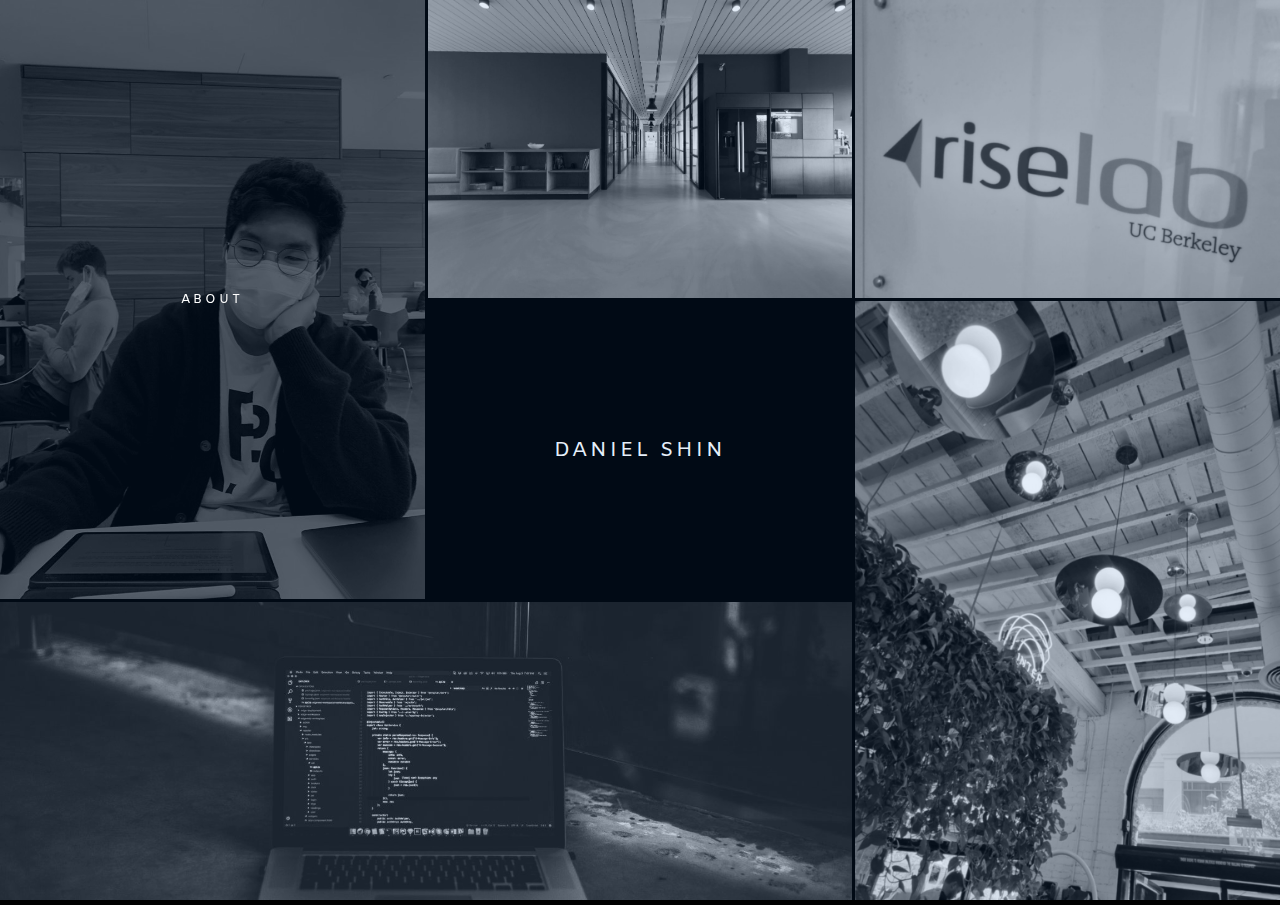
==== index.html @ 84f52eb4 "change to gallery" ====
<!DOCTYPE html>
<html>
    <head>
        <meta charset="UTF-8">
        <meta name="google" content="notranslate">
        <meta http-equiv="Content-Language" content="en">
        <title>Daniel Shin</title>
        <meta name="description" content="Portfolio by Daniel Shin">
        <meta name="author" content="Daniel Shin">
        <meta name="viewport" content="width=device-width, initial-scale=1.0">
        <link rel="icon" type="image/ico" href="assets/fav_black.png">
        
        <link href="assets/css/main.css" rel="stylesheet">
        <!-- Fonts -->
        <link href="https://fonts.googleapis.com/css2?family=Amiko&display=swap" rel="stylesheet">
    </head>
    <body>
        <div class="grid">
            <div class="overlay"></div>
            <a href="about" class="section vertical">
                <span>ABOUT</span>
                <div class="image one"></div>
            </a>
            <a href="experience" class="section">
                <span>EXPERIENCE</span>
                <div class="image two"></div>
            </a>
            <a href="research" class="section">
                <span>RESEARCH</span>
                <div class="image three"></div>
            </a>
            <div class="card"><span>DANIEL SHIN</span></div>
            <a href="gallery" class="section vertical">
                <span>Gallery</span>
                <div class="image four"></div>
            </a>
            <a href="projects" class="section horizontal">
                <span>PROJECTS</span>
                <div class="image five"></div>
            </a>
        </div>
        <script src="assets/js/spiral.js"></script>
    </body>
</html>
---- assets/css/main.css ----
* {
    margin: 0;
    padding: 0;
    box-sizing: border-box;
    font-family: 'Amiko', sans-serif;
    letter-spacing: 3px;
}

.english {
    display: none;
}

html, body {
    width: 100vw;
    background-color: black;
}

a {
    color: white;
    text-decoration: none;
    font-size: 0.8rem;
}

.grid {
    position: relative;
    width: 100%;
    height: 100vh;
    display: grid;
    grid-template-columns: repeat(3, 1fr);
    grid-template-rows: repeat(3, 1fr);
    gap: 0.2rem;
}

.overlay {
    position: absolute;
    z-index: 2;
    top: 0;
    left: 0;
    right: 0;
    bottom: 0;
    background-color: rgba(5, 102, 206, 0.1);
    pointer-events: none;
}

.section {
    position: relative;
    background-size: cover;
    display: inline-block;
    opacity: 0;
}

.section.active {
    opacity: 1;
    transition: 0.5s;
}

.section span {
    display: none;
    position: absolute;
    filter: brightness(100%);
    z-index: 10;
    top: 50%;
    left: 50%;
    transform: translateX(-50%) translateY(-50%);
}
.section:hover span {
    display: inline-block;
    filter: brightness(100%);
}

.image {
    filter: grayscale(100%) brightness(100%);
    display: inline-block;
    width: 100%;
    height: 100%;
    background-size: cover;
    background-position: center;
    transition: 0.5s;
}

.section:hover .image {
    filter: grayscale(100%) brightness(40%);
}

.vertical {
    grid-row: span 2;
}

.horizontal {
    grid-column: span 2;
}

.card {
    width: 100%;
    height: 100%;
    position: relative;
}

.card span {
    position: absolute;
    top: 50%;
    left: 50%;
    transform: translateX(-50%) translateY(-50%);
    color: white;
    font-size: 1.3rem;
}

.one {
    background-image: url("../images/landing/one.jpg");
}
.two {
    background-image: url("../images/landing/two.jpg");
}
.three {
    background-image: url("../images/landing/three.jpg");
}
.four {
    background-image: url("../images/landing/four.jpg");
}
.five {
    background-image: url("../images/landing/five.jpg");
}
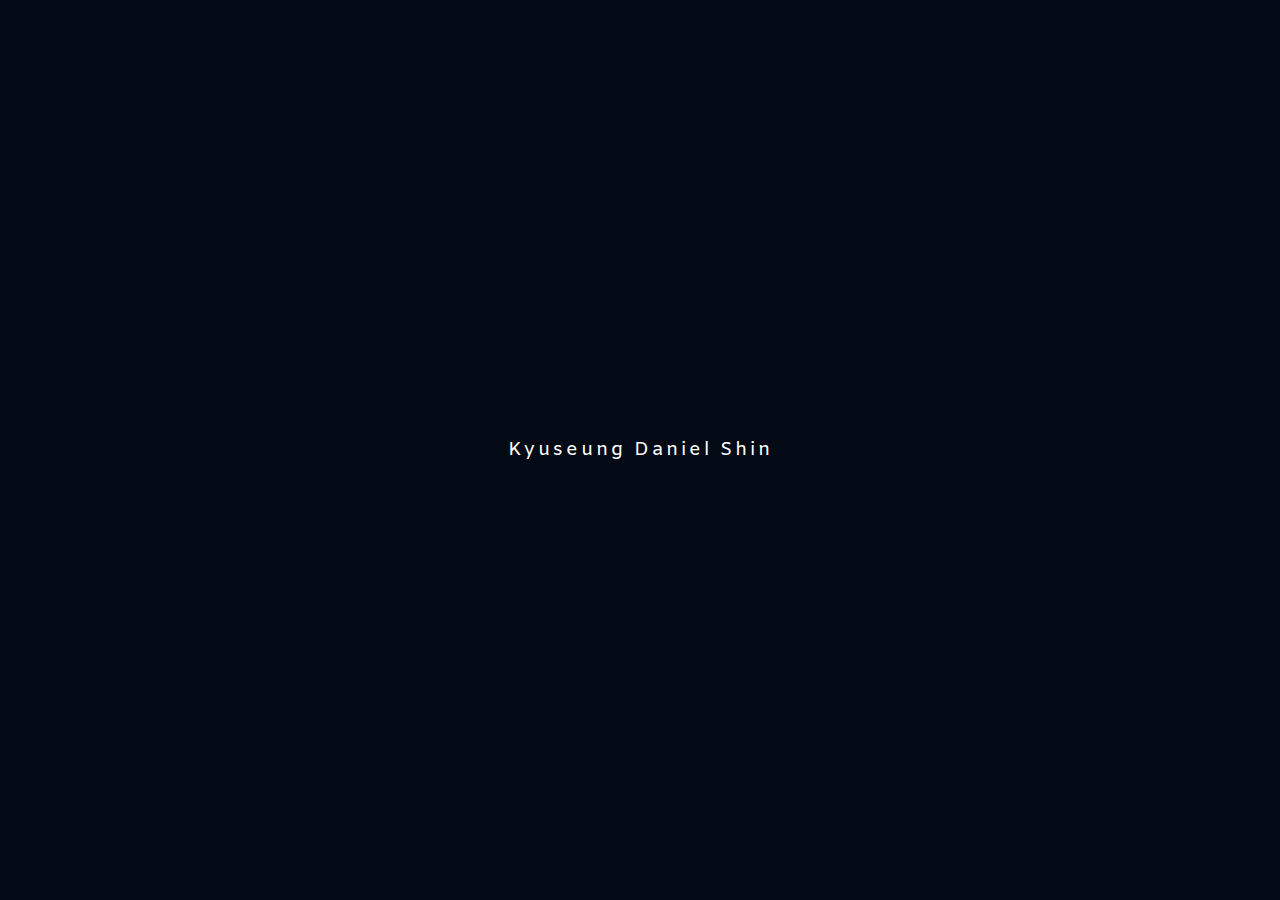
==== commit 8ed2f279: "." ====
--- a/index.html
+++ b/index.html
@@ -15,30 +15,8 @@
         <link href="https://fonts.googleapis.com/css2?family=Amiko&display=swap" rel="stylesheet">
     </head>
     <body>
-        <div class="grid">
-            <div class="overlay"></div>
-            <a href="about" class="section vertical">
-                <span>ABOUT</span>
-                <div class="image one"></div>
-            </a>
-            <a href="experience" class="section">
-                <span>EXPERIENCE</span>
-                <div class="image two"></div>
-            </a>
-            <a href="research" class="section">
-                <span>RESEARCH</span>
-                <div class="image three"></div>
-            </a>
-            <div class="card"><span>DANIEL SHIN</span></div>
-            <a href="gallery" class="section vertical">
-                <span>Gallery</span>
-                <div class="image four"></div>
-            </a>
-            <a href="projects" class="section horizontal">
-                <span>PROJECTS</span>
-                <div class="image five"></div>
-            </a>
+        <div>
+            <p>Kyuseung Daniel Shin</p>
         </div>
-        <script src="assets/js/spiral.js"></script>
     </body>
 </html>--- a/assets/css/main.css
+++ b/assets/css/main.css
@@ -6,117 +6,19 @@
     letter-spacing: 3px;
 }
 
-.english {
-    display: none;
+html, body {
+    width: 100vw;
+    background-color: #030a15;
 }
 
-html, body {
-    width: 100vw;
-    background-color: black;
+div {
+    display: flex;
+    justify-content: center;
+    align-items: center;
+    min-height: 100vh;
 }
-
-a {
+p {
+    font-size: 1.2rem;
     color: white;
     text-decoration: none;
-    font-size: 0.8rem;
-}
-
-.grid {
-    position: relative;
-    width: 100%;
-    height: 100vh;
-    display: grid;
-    grid-template-columns: repeat(3, 1fr);
-    grid-template-rows: repeat(3, 1fr);
-    gap: 0.2rem;
-}
-
-.overlay {
-    position: absolute;
-    z-index: 2;
-    top: 0;
-    left: 0;
-    right: 0;
-    bottom: 0;
-    background-color: rgba(5, 102, 206, 0.1);
-    pointer-events: none;
-}
-
-.section {
-    position: relative;
-    background-size: cover;
-    display: inline-block;
-    opacity: 0;
-}
-
-.section.active {
-    opacity: 1;
-    transition: 0.5s;
-}
-
-.section span {
-    display: none;
-    position: absolute;
-    filter: brightness(100%);
-    z-index: 10;
-    top: 50%;
-    left: 50%;
-    transform: translateX(-50%) translateY(-50%);
-}
-.section:hover span {
-    display: inline-block;
-    filter: brightness(100%);
-}
-
-.image {
-    filter: grayscale(100%) brightness(100%);
-    display: inline-block;
-    width: 100%;
-    height: 100%;
-    background-size: cover;
-    background-position: center;
-    transition: 0.5s;
-}
-
-.section:hover .image {
-    filter: grayscale(100%) brightness(40%);
-}
-
-.vertical {
-    grid-row: span 2;
-}
-
-.horizontal {
-    grid-column: span 2;
-}
-
-.card {
-    width: 100%;
-    height: 100%;
-    position: relative;
-}
-
-.card span {
-    position: absolute;
-    top: 50%;
-    left: 50%;
-    transform: translateX(-50%) translateY(-50%);
-    color: white;
-    font-size: 1.3rem;
-}
-
-.one {
-    background-image: url("../images/landing/one.jpg");
-}
-.two {
-    background-image: url("../images/landing/two.jpg");
-}
-.three {
-    background-image: url("../images/landing/three.jpg");
-}
-.four {
-    background-image: url("../images/landing/four.jpg");
-}
-.five {
-    background-image: url("../images/landing/five.jpg");
-} 
+}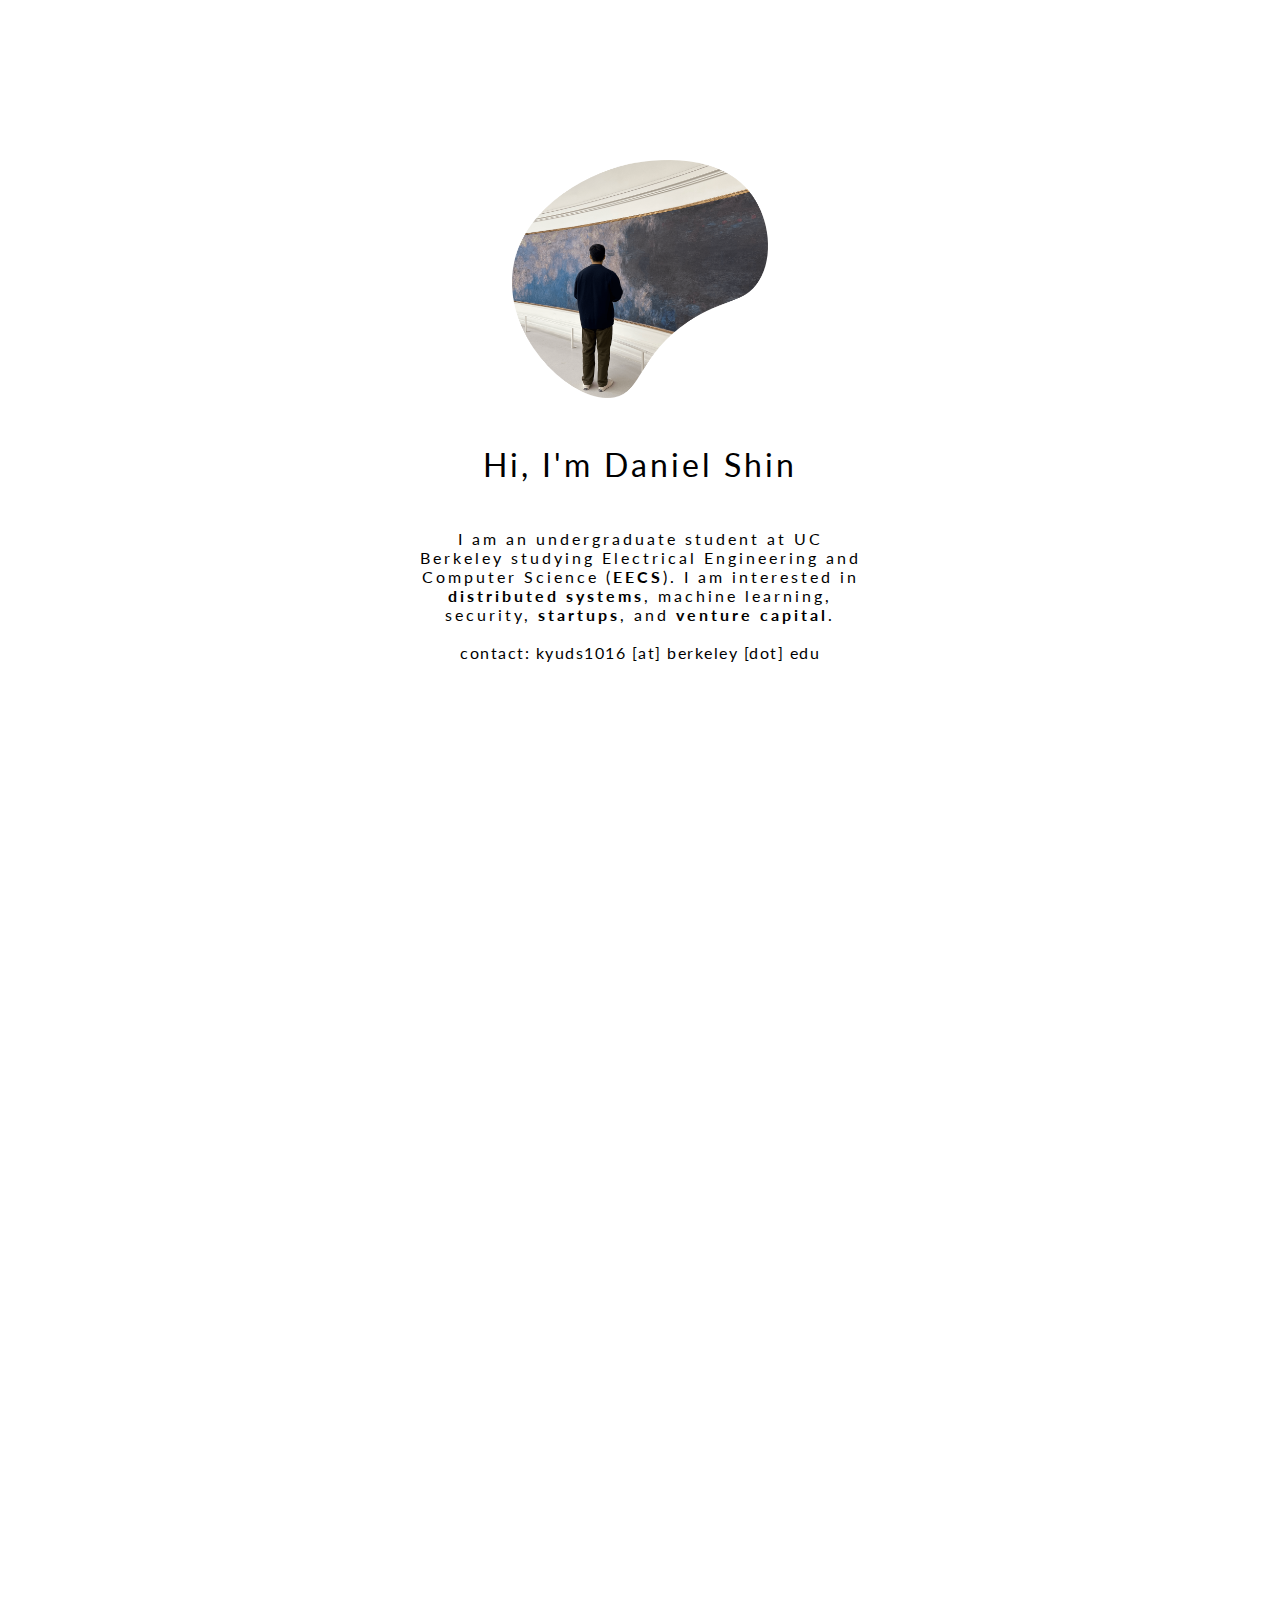
==== commit f39b3a00: "website v3" ====
--- a/index.html
+++ b/index.html
@@ -5,18 +5,84 @@
         <meta name="google" content="notranslate">
         <meta http-equiv="Content-Language" content="en">
         <title>Daniel Shin</title>
-        <meta name="description" content="Portfolio by Daniel Shin">
+        <meta name="description" content="Daniel Shin -- Personal Website">
         <meta name="author" content="Daniel Shin">
         <meta name="viewport" content="width=device-width, initial-scale=1.0">
-        <link rel="icon" type="image/ico" href="assets/fav_black.png">
+        <link rel="icon" type="image/ico" href="static/fav_black.png">
         
-        <link href="assets/css/main.css" rel="stylesheet">
+        <link href="main.css" rel="stylesheet">
+
         <!-- Fonts -->
-        <link href="https://fonts.googleapis.com/css2?family=Amiko&display=swap" rel="stylesheet">
+        <link rel="preconnect" href="https://fonts.googleapis.com">
+        <link rel="preconnect" href="https://fonts.gstatic.com" crossorigin>
+        <link href="https://fonts.googleapis.com/css2?family=Lato:ital,wght@0,100;0,300;0,400;0,700;0,900;1,100;1,300;1,400;1,700;1,900&display=swap" rel="stylesheet">
     </head>
     <body>
-        <div>
-            <p>Kyuseung Daniel Shin</p>
+        <div class="column">
+            <img src="static/blob.png" class="blob"/>
+            <h1 class="heading">Hi, I'm Daniel Shin</h1>
+            <p class="bio">
+                I am an undergraduate student at UC Berkeley studying 
+                Electrical Engineering and Computer Science (<b>EECS</b>). 
+                I am interested in <b>distributed systems</b>, machine learning, security, 
+                <b>startups</b>, and <b>venture capital</b>.
+            </p>
+            <p class="contact">contact: kyuds1016 [at] berkeley [dot] edu</p>
+            <div id="contents">
+                <div class="sections">
+                    <h1 class="heading">Experience</h1>
+                    <div class="exp-space"></div>
+                    <h3 class="exp-title">Everspin</h3>
+                    <p class="exp-detail">Software Engineer; 2023.08-2025.12</p>
+                    <p class="exp-desc">
+                        Security systems and vulnerability analysis; reverse engineering.
+                        Alternative military service.
+                    </p>
+
+                    <div class="exp-space"></div>
+                    <h3 class="exp-title">Berkeley SkyLab</h3>
+                    <p class="exp-detail">Distributed Systems; 2022.09-2023.05</p>
+                    <p class="exp-desc">
+                        Worked on disaggregated memory on Ray. Experimented with P2P protocols
+                        for load balancing.
+                    </p>
+
+                    <div class="exp-space"></div>
+                    <h3 class="exp-title">Cartly</h3>
+                    <p class="exp-detail">Software Engineering Intern; 2022.06-2022.10</p>
+                    <p class="exp-desc">
+                        Worked on backend infrastructure. Clean architecture with Express and MongoDB.
+                    </p>
+
+                    <div class="exp-space"></div>
+                    <h3 class="exp-title">Berkeley RISELab</h3>
+                    <p class="exp-detail">Machine Learning; 2022.01-2022.9</p>
+                    <p class="exp-desc">
+                        Worked on analyzing dataset distribution shifts using CLIP. Machine learning
+                        pipelines.
+                    </p>
+                </div>
+                <div class="sections">
+                    <h1 class="heading">Projects</h1>
+                    <p class="proj-desc">
+                        Apart from my professional endeavors, I also spend time pursuing projects. Below are a 
+                        selection of projects that I think are the most interesting. Also, visit my 
+                        <a href="https://github.com/kyuds" class="link">Github</a>.
+                    </p>
+                    <div class="proj-list">
+                        <a href="https://github.com/kyuds/raft" class="link">Raft</a>
+                        <a href="https://github.com/kyuds/chord" class="link">Chord</a>
+                        <a href="https://github.com/kyuds/paperscraper" class="link">Paperscraper</a>
+                        <a href="https://github.com/kyuds/bufferoverflow" class="link">Buffer Overflow</a>
+                    </div>
+                </div>
+                <div class="sections">
+                    <h1 class="heading">Writing</h1>
+                    <p class="writing">TBA</p>
+                </div>
+                <p class="footer"><b>© 2024</b> Daniel Shin</p>
+            </div>
         </div>
+        <script src="render.js"></script>
     </body>
-</html>+</html>
--- a/main.css
+++ b/main.css
@@ -0,0 +1,164 @@
+* {
+    margin: 0;
+    padding: 0;
+    box-sizing: border-box;
+    font-family: 'Lato', sans-serif;
+}
+html, body {
+    width: 100vw;
+    /* background-color: #030a15; (fav color)*/
+    background-color: white;
+    display: grid;
+    place-items: center;
+}
+.column {
+    display: flex;
+    flex-direction: column;
+    justify-content: center;
+    width: 50vw;
+    align-items: center;
+    margin-top: 12.5vw;
+}
+@media (max-width: 767px) {
+    .column {
+        width: 100vw;
+        margin-top: 23vw;
+    }
+    h1 {
+        font-size: 1.1em;
+    }
+    p {
+        font-size: 0.7em;
+    }
+}
+.blob {
+    width: 40%;
+    height: auto;
+    margin-bottom: 3.7vw;
+}
+.heading {
+    color: black;
+    font-weight: 400;
+    letter-spacing: 3px;
+}
+.bio {
+    color: black;
+    width: 70%;
+    text-align: center;
+    margin-top: 3.5vw;
+    letter-spacing: 3px;
+}
+.contact {
+    color: black;
+    margin-top: 1.5vw;
+    letter-spacing: 1.5px;
+}
+@media (max-width: 767px) {
+    .blob {
+        margin-bottom: 7.4vw;
+    }
+    .bio {
+        margin-top: 7vw;
+    }
+    .contact {
+        margin-top: 3vw;
+    }
+}
+#contents {
+    display: flex;
+    flex-direction: column;
+    justify-content: center;
+    align-items: center;
+    opacity: 0;
+    transition: opacity 0.4s ease;
+}
+@media (max-width: 767px) {
+    #contents {
+        opacity: 100;
+    }
+}
+.sections {
+    margin-top: 6vw;
+    display: flex;
+    flex-direction: column;
+    justify-content: center;
+    align-items: center;
+    width: 50%;
+}
+@media (max-width: 767px) {
+    .sections {
+        margin-top: 14vw;
+        width: 70%;
+    }
+}
+.exp-space {
+    height: 2.5vw;
+}
+.exp-title {
+    letter-spacing: 2px;
+    margin-bottom: 0.5vw;
+    font-size: 1.2em;
+}
+.exp-detail {
+    font-style: italic;
+    margin-bottom: 0.3vw;
+}
+.exp-desc {
+    text-align: center;
+}
+@media (max-width: 767px) {
+    .exp-space {
+        height: 6vw;
+    }
+    .exp-title {
+        font-size: 0.9em;
+        margin-bottom: 1vw;
+    }
+    .exp-detail {
+        margin-bottom: 0.7vw;
+    }
+}
+.proj-desc {
+    text-align: center;
+    margin-top: 1vw;
+}
+.link {
+    color: black;
+}
+.proj-list {
+    margin-top: 2.5vw;
+    font-weight: bold;
+    display: flex;
+    justify-content: center;
+    gap: 1.5vw;
+}
+@media (max-width: 767px) {
+    .proj-desc {
+        margin-top: 3vw;
+    }
+    .proj-list {
+        margin-top: 5.5vw;
+    }
+    .link {
+        font-size: 0.7em;
+    }
+}
+.writing {
+    margin-top: 2.5vw;
+}
+@media (max-width: 767px) {
+    .writing {
+        margin-top: 5vw;
+    }
+}
+.footer {
+    letter-spacing: 3px;
+    margin-bottom: 3.5vw;
+    margin-top: 7.5vw;
+}
+@media (max-width: 767px) {
+    .footer {
+        margin-bottom: 8vw;
+        margin-top: 15vw;
+    }
+}
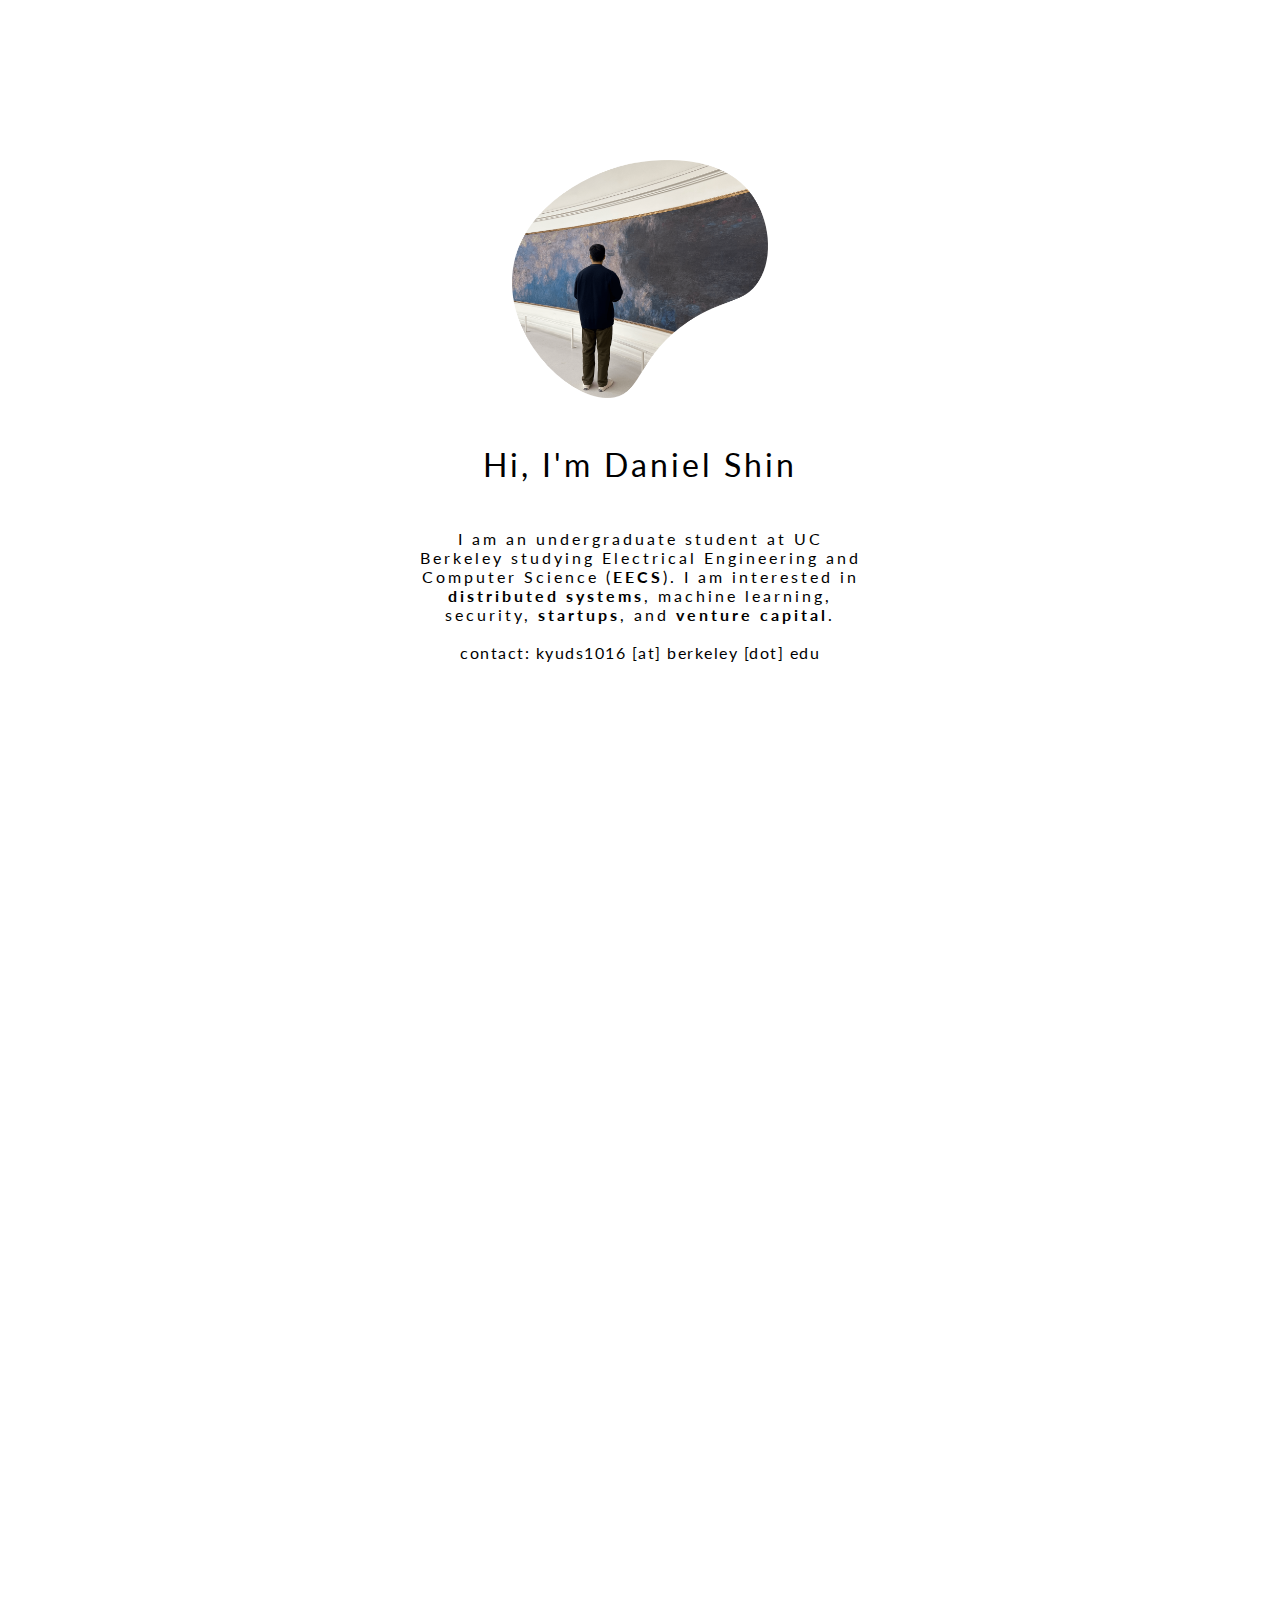
==== commit 5b1e4485: "add attribution + writing description" ====
--- a/index.html
+++ b/index.html
@@ -66,7 +66,7 @@
                     <h1 class="heading">Projects</h1>
                     <p class="proj-desc">
                         Apart from my professional endeavors, I also spend time pursuing projects. Below are a 
-                        selection of projects that I think are the most interesting. Also, visit my 
+                        selection of projects that I think are the most interesting. For more, visit my 
                         <a href="https://github.com/kyuds" class="link">Github</a>.
                     </p>
                     <div class="proj-list">
@@ -78,9 +78,16 @@
                 </div>
                 <div class="sections">
                     <h1 class="heading">Writing</h1>
+                    <p class="writing-desc">
+                        I also write essays on my thoughts -- my life, readings, engineering, etc. The ability to 
+                        communicate is equally, if not more, important than the ability to create.
+                    </p>
                     <p class="writing">TBA</p>
                 </div>
                 <p class="footer"><b>© 2024</b> Daniel Shin</p>
+                <p class="freepik">vector mask from 
+                    <a href="https://www.freepik.com/free-vector/colourful-abstract-shapes-fluid-hand-drawn-organic-shapes-vector-shape-creative-element_156661491.htm" class="freepik">FreeP!k</a>
+                </p>
             </div>
         </div>
         <script src="render.js"></script>
--- a/main.css
+++ b/main.css
@@ -28,13 +28,18 @@
         font-size: 1.1em;
     }
     p {
-        font-size: 0.7em;
+        font-size: 0.65em;
     }
 }
 .blob {
     width: 40%;
     height: auto;
     margin-bottom: 3.7vw;
+}
+@media (max-width: 767px) {
+    .blob {
+        width: 50%;
+    }
 }
 .heading {
     color: black;
@@ -59,6 +64,7 @@
     }
     .bio {
         margin-top: 7vw;
+        letter-spacing: 2px;
     }
     .contact {
         margin-top: 3vw;
@@ -143,22 +149,35 @@
         font-size: 0.7em;
     }
 }
+.writing-desc {
+    margin-top: 1vw;
+    text-align: center;
+}
 .writing {
     margin-top: 2.5vw;
 }
 @media (max-width: 767px) {
+    .writing-desc {
+        margin-top: 3vw;
+    }
     .writing {
         margin-top: 5vw;
     }
 }
 .footer {
     letter-spacing: 3px;
+    margin-top: 7.5vw;
+}
+.freepik {
+    margin-top: 0.8vw;
     margin-bottom: 3.5vw;
-    margin-top: 7.5vw;
+    color:#d6d6d6;
 }
 @media (max-width: 767px) {
     .footer {
-        margin-bottom: 8vw;
         margin-top: 15vw;
     }
+    .freepik {
+        margin-bottom: 8vw;
+    }
 }
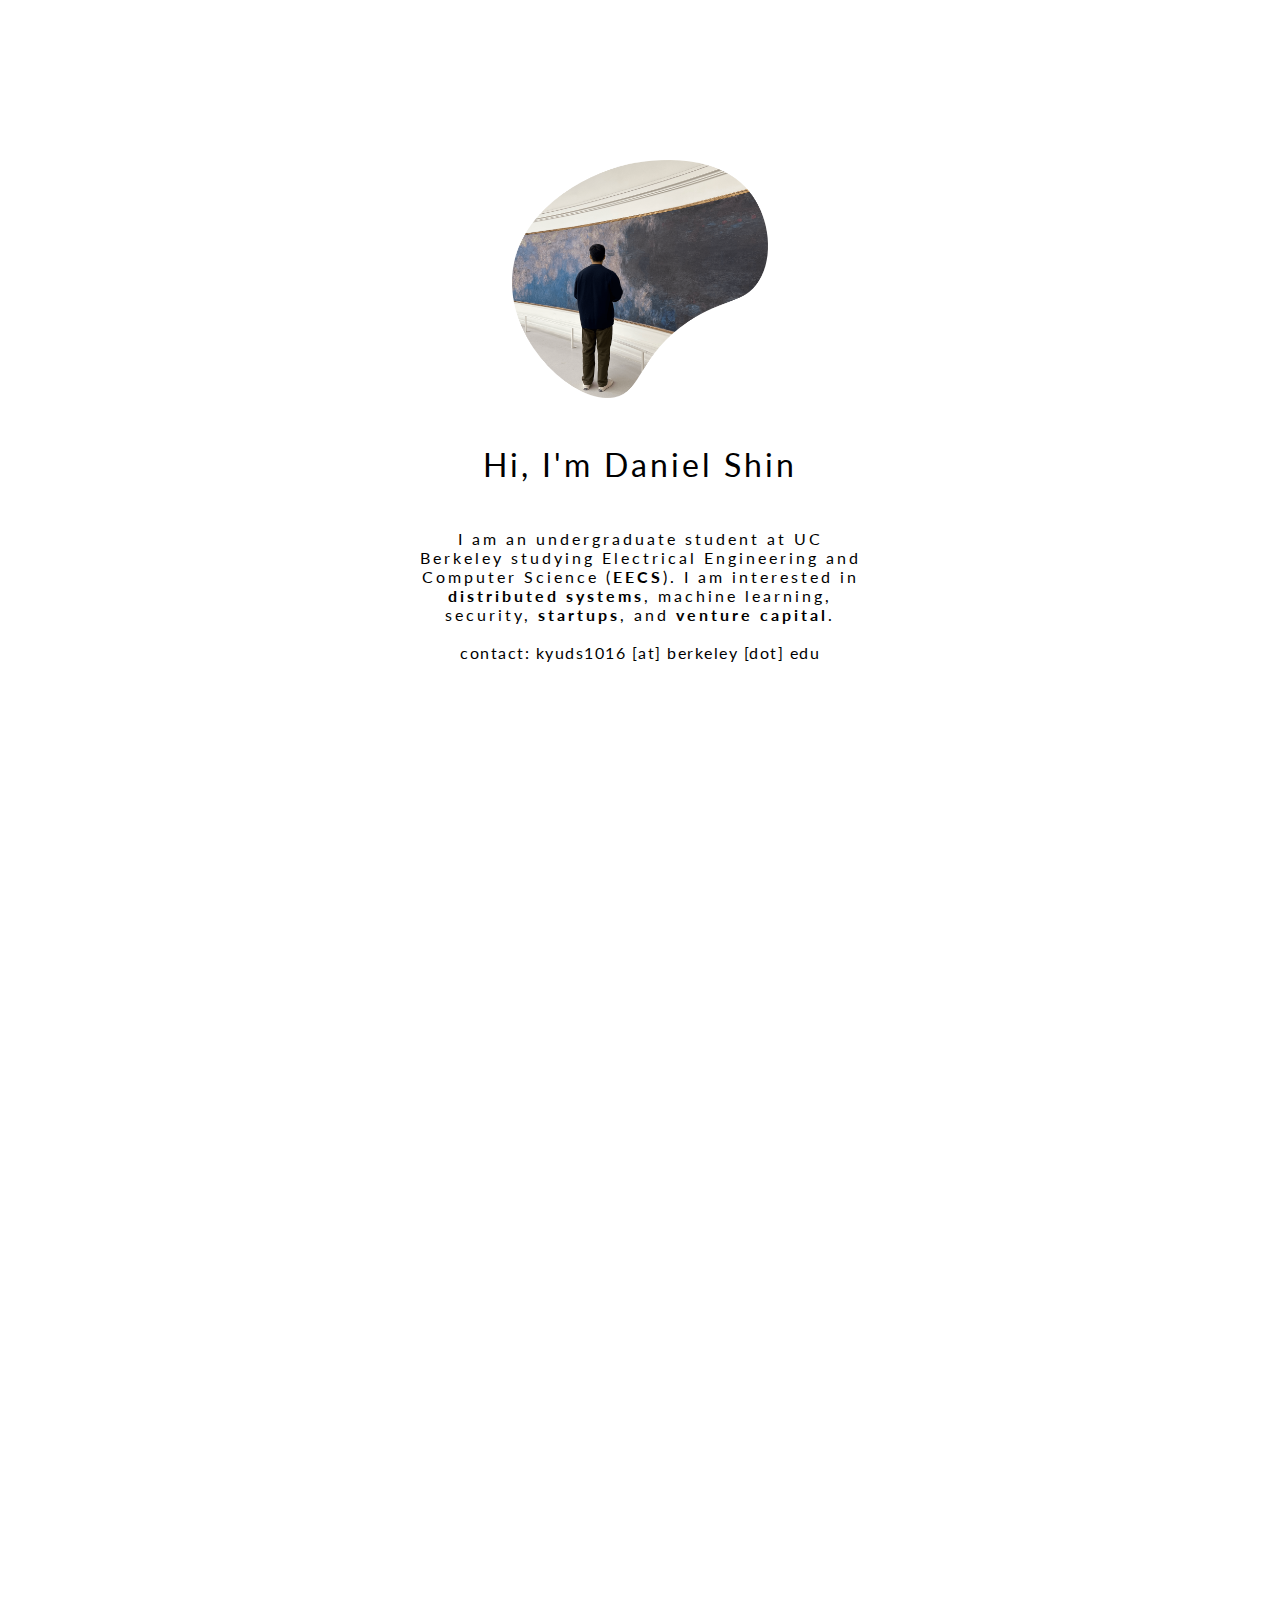
==== commit 60270eed: "Update index.html" ====
--- a/index.html
+++ b/index.html
@@ -35,8 +35,8 @@
                     <h3 class="exp-title">Everspin</h3>
                     <p class="exp-detail">Software Engineer; 2023.08-2025.12</p>
                     <p class="exp-desc">
-                        Security systems and vulnerability analysis; reverse engineering.
-                        Alternative military service.
+                        Security systems and vulnerability analysis; reverse engineering and network
+                        analysis. 
                     </p>
 
                     <div class="exp-space"></div>
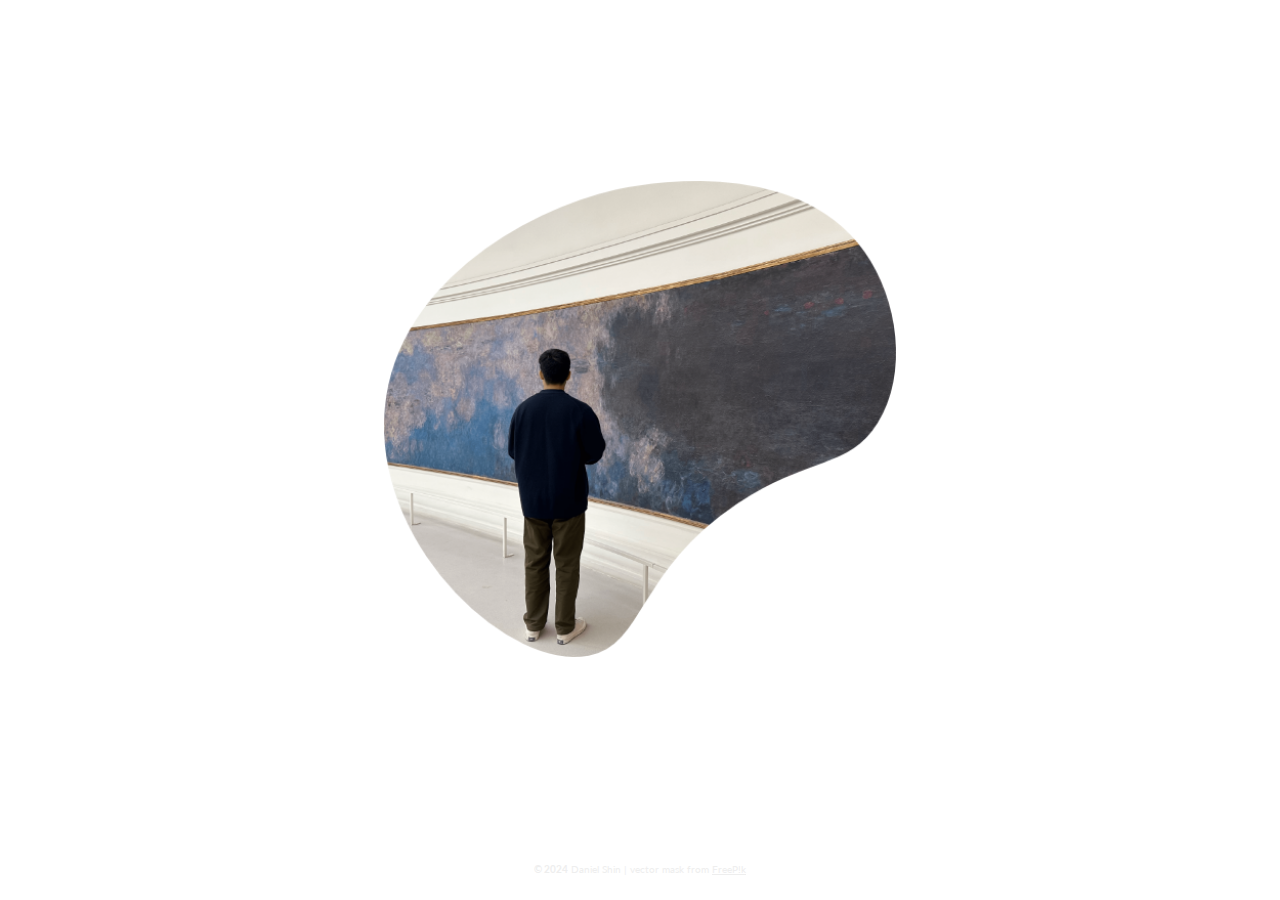
==== commit 6e9ca8a9: "reset" ====
--- a/index.html
+++ b/index.html
@@ -18,78 +18,13 @@
         <link href="https://fonts.googleapis.com/css2?family=Lato:ital,wght@0,100;0,300;0,400;0,700;0,900;1,100;1,300;1,400;1,700;1,900&display=swap" rel="stylesheet">
     </head>
     <body>
-        <div class="column">
-            <img src="static/blob.png" class="blob"/>
-            <h1 class="heading">Hi, I'm Daniel Shin</h1>
-            <p class="bio">
-                I am an undergraduate student at UC Berkeley studying 
-                Electrical Engineering and Computer Science (<b>EECS</b>). 
-                I am interested in <b>distributed systems</b>, machine learning, security, 
-                <b>startups</b>, and <b>venture capital</b>.
-            </p>
-            <p class="contact">contact: kyuds1016 [at] berkeley [dot] edu</p>
-            <div id="contents">
-                <div class="sections">
-                    <h1 class="heading">Experience</h1>
-                    <div class="exp-space"></div>
-                    <h3 class="exp-title">Everspin</h3>
-                    <p class="exp-detail">Software Engineer; 2023.08-2025.12</p>
-                    <p class="exp-desc">
-                        Security systems and vulnerability analysis; reverse engineering and network
-                        analysis. 
-                    </p>
-
-                    <div class="exp-space"></div>
-                    <h3 class="exp-title">Berkeley SkyLab</h3>
-                    <p class="exp-detail">Distributed Systems; 2022.09-2023.05</p>
-                    <p class="exp-desc">
-                        Worked on disaggregated memory on Ray. Experimented with P2P protocols
-                        for load balancing.
-                    </p>
-
-                    <div class="exp-space"></div>
-                    <h3 class="exp-title">Cartly</h3>
-                    <p class="exp-detail">Software Engineering Intern; 2022.06-2022.10</p>
-                    <p class="exp-desc">
-                        Worked on backend infrastructure. Clean architecture with Express and MongoDB.
-                    </p>
-
-                    <div class="exp-space"></div>
-                    <h3 class="exp-title">Berkeley RISELab</h3>
-                    <p class="exp-detail">Machine Learning; 2022.01-2022.9</p>
-                    <p class="exp-desc">
-                        Worked on analyzing dataset distribution shifts using CLIP. Machine learning
-                        pipelines.
-                    </p>
-                </div>
-                <div class="sections">
-                    <h1 class="heading">Projects</h1>
-                    <p class="proj-desc">
-                        Apart from my professional endeavors, I also spend time pursuing projects. Below are a 
-                        selection of projects that I think are the most interesting. For more, visit my 
-                        <a href="https://github.com/kyuds" class="link">Github</a>.
-                    </p>
-                    <div class="proj-list">
-                        <a href="https://github.com/kyuds/raft" class="link">Raft</a>
-                        <a href="https://github.com/kyuds/chord" class="link">Chord</a>
-                        <a href="https://github.com/kyuds/paperscraper" class="link">Paperscraper</a>
-                        <a href="https://github.com/kyuds/bufferoverflow" class="link">Buffer Overflow</a>
-                    </div>
-                </div>
-                <div class="sections">
-                    <h1 class="heading">Writing</h1>
-                    <p class="writing-desc">
-                        I also write essays on my thoughts -- my life, readings, engineering, etc. The ability to 
-                        communicate is equally, if not more, important than the ability to create.
-                    </p>
-                    <p class="writing">TBA</p>
-                </div>
-                <p class="footer"><b>© 2024</b> Daniel Shin</p>
-                <p class="freepik">vector mask from 
-                    <a href="https://www.freepik.com/free-vector/colourful-abstract-shapes-fluid-hand-drawn-organic-shapes-vector-shape-creative-element_156661491.htm" class="freepik">FreeP!k</a>
-                </p>
+        <div class="container">
+            <div class="image-container">
+                <img src="static/blob.png" alt="blob" class="blob"/>
+            </div>
+            <div class="footer-container">
+                <p class="footer"><b>© 2024</b> Daniel Shin | vector mask from <a href="https://www.freepik.com/free-vector/colourful-abstract-shapes-fluid-hand-drawn-organic-shapes-vector-shape-creative-element_156661491.htm" class="freepik">FreeP!k</a></p>
             </div>
         </div>
-        <script src="render.js"></script>
     </body>
 </html>
--- a/main.css
+++ b/main.css
@@ -4,180 +4,74 @@
     box-sizing: border-box;
     font-family: 'Lato', sans-serif;
 }
-html, body {
-    width: 100vw;
-    /* background-color: #030a15; (fav color)*/
+
+body, html {
+    margin: 0;
+    padding: 0;
+    width: 100%;
+    height: 100%;
     background-color: white;
-    display: grid;
-    place-items: center;
 }
-.column {
+
+.container {
+    width: 100%;
+    min-height: 100%;
     display: flex;
     flex-direction: column;
+    justify-content: space-between;
+}
+
+.image-container {
+    flex-grow: 1;
+    display: flex;
     justify-content: center;
-    width: 50vw;
     align-items: center;
-    margin-top: 12.5vw;
 }
-@media (max-width: 767px) {
-    .column {
-        width: 100vw;
-        margin-top: 23vw;
-    }
-    h1 {
-        font-size: 1.1em;
-    }
-    p {
-        font-size: 0.65em;
+
+.blob {
+    width: 30%;
+    height: auto;
+    max-width: 30%;
+    object-fit: contain;
+}
+
+.footer-container {
+    text-align: center;
+    padding: 20px 0;
+}
+
+.footer, .freepik {
+    font-size: 10px;
+    color: #eeeeee;
+    margin: 5px 0;
+}
+
+.freepik a {
+    color: #eeeeee;
+    text-decoration: none;
+}
+
+.freepik a:hover {
+    text-decoration: underline;
+}
+
+@media screen and (max-width: 1536px) {
+    .blob {
+        width: 40%;
+        max-width: 40%;
     }
 }
-.blob {
-    width: 40%;
-    height: auto;
-    margin-bottom: 3.7vw;
-}
-@media (max-width: 767px) {
+
+@media screen and (max-width: 1024px) {
     .blob {
         width: 50%;
+        max-width: 50%;
     }
 }
-.heading {
-    color: black;
-    font-weight: 400;
-    letter-spacing: 3px;
-}
-.bio {
-    color: black;
-    width: 70%;
-    text-align: center;
-    margin-top: 3.5vw;
-    letter-spacing: 3px;
-}
-.contact {
-    color: black;
-    margin-top: 1.5vw;
-    letter-spacing: 1.5px;
-}
-@media (max-width: 767px) {
+
+@media screen and (max-width: 768px) {
     .blob {
-        margin-bottom: 7.4vw;
-    }
-    .bio {
-        margin-top: 7vw;
-        letter-spacing: 2px;
-    }
-    .contact {
-        margin-top: 3vw;
+        width: 70%;
+        max-width: 70%;
     }
 }
-#contents {
-    display: flex;
-    flex-direction: column;
-    justify-content: center;
-    align-items: center;
-    opacity: 0;
-    transition: opacity 0.4s ease;
-}
-@media (max-width: 767px) {
-    #contents {
-        opacity: 100;
-    }
-}
-.sections {
-    margin-top: 6vw;
-    display: flex;
-    flex-direction: column;
-    justify-content: center;
-    align-items: center;
-    width: 50%;
-}
-@media (max-width: 767px) {
-    .sections {
-        margin-top: 14vw;
-        width: 70%;
-    }
-}
-.exp-space {
-    height: 2.5vw;
-}
-.exp-title {
-    letter-spacing: 2px;
-    margin-bottom: 0.5vw;
-    font-size: 1.2em;
-}
-.exp-detail {
-    font-style: italic;
-    margin-bottom: 0.3vw;
-}
-.exp-desc {
-    text-align: center;
-}
-@media (max-width: 767px) {
-    .exp-space {
-        height: 6vw;
-    }
-    .exp-title {
-        font-size: 0.9em;
-        margin-bottom: 1vw;
-    }
-    .exp-detail {
-        margin-bottom: 0.7vw;
-    }
-}
-.proj-desc {
-    text-align: center;
-    margin-top: 1vw;
-}
-.link {
-    color: black;
-}
-.proj-list {
-    margin-top: 2.5vw;
-    font-weight: bold;
-    display: flex;
-    justify-content: center;
-    gap: 1.5vw;
-}
-@media (max-width: 767px) {
-    .proj-desc {
-        margin-top: 3vw;
-    }
-    .proj-list {
-        margin-top: 5.5vw;
-    }
-    .link {
-        font-size: 0.7em;
-    }
-}
-.writing-desc {
-    margin-top: 1vw;
-    text-align: center;
-}
-.writing {
-    margin-top: 2.5vw;
-}
-@media (max-width: 767px) {
-    .writing-desc {
-        margin-top: 3vw;
-    }
-    .writing {
-        margin-top: 5vw;
-    }
-}
-.footer {
-    letter-spacing: 3px;
-    margin-top: 7.5vw;
-}
-.freepik {
-    margin-top: 0.8vw;
-    margin-bottom: 3.5vw;
-    color:#d6d6d6;
-}
-@media (max-width: 767px) {
-    .footer {
-        margin-top: 15vw;
-    }
-    .freepik {
-        margin-bottom: 8vw;
-    }
-}
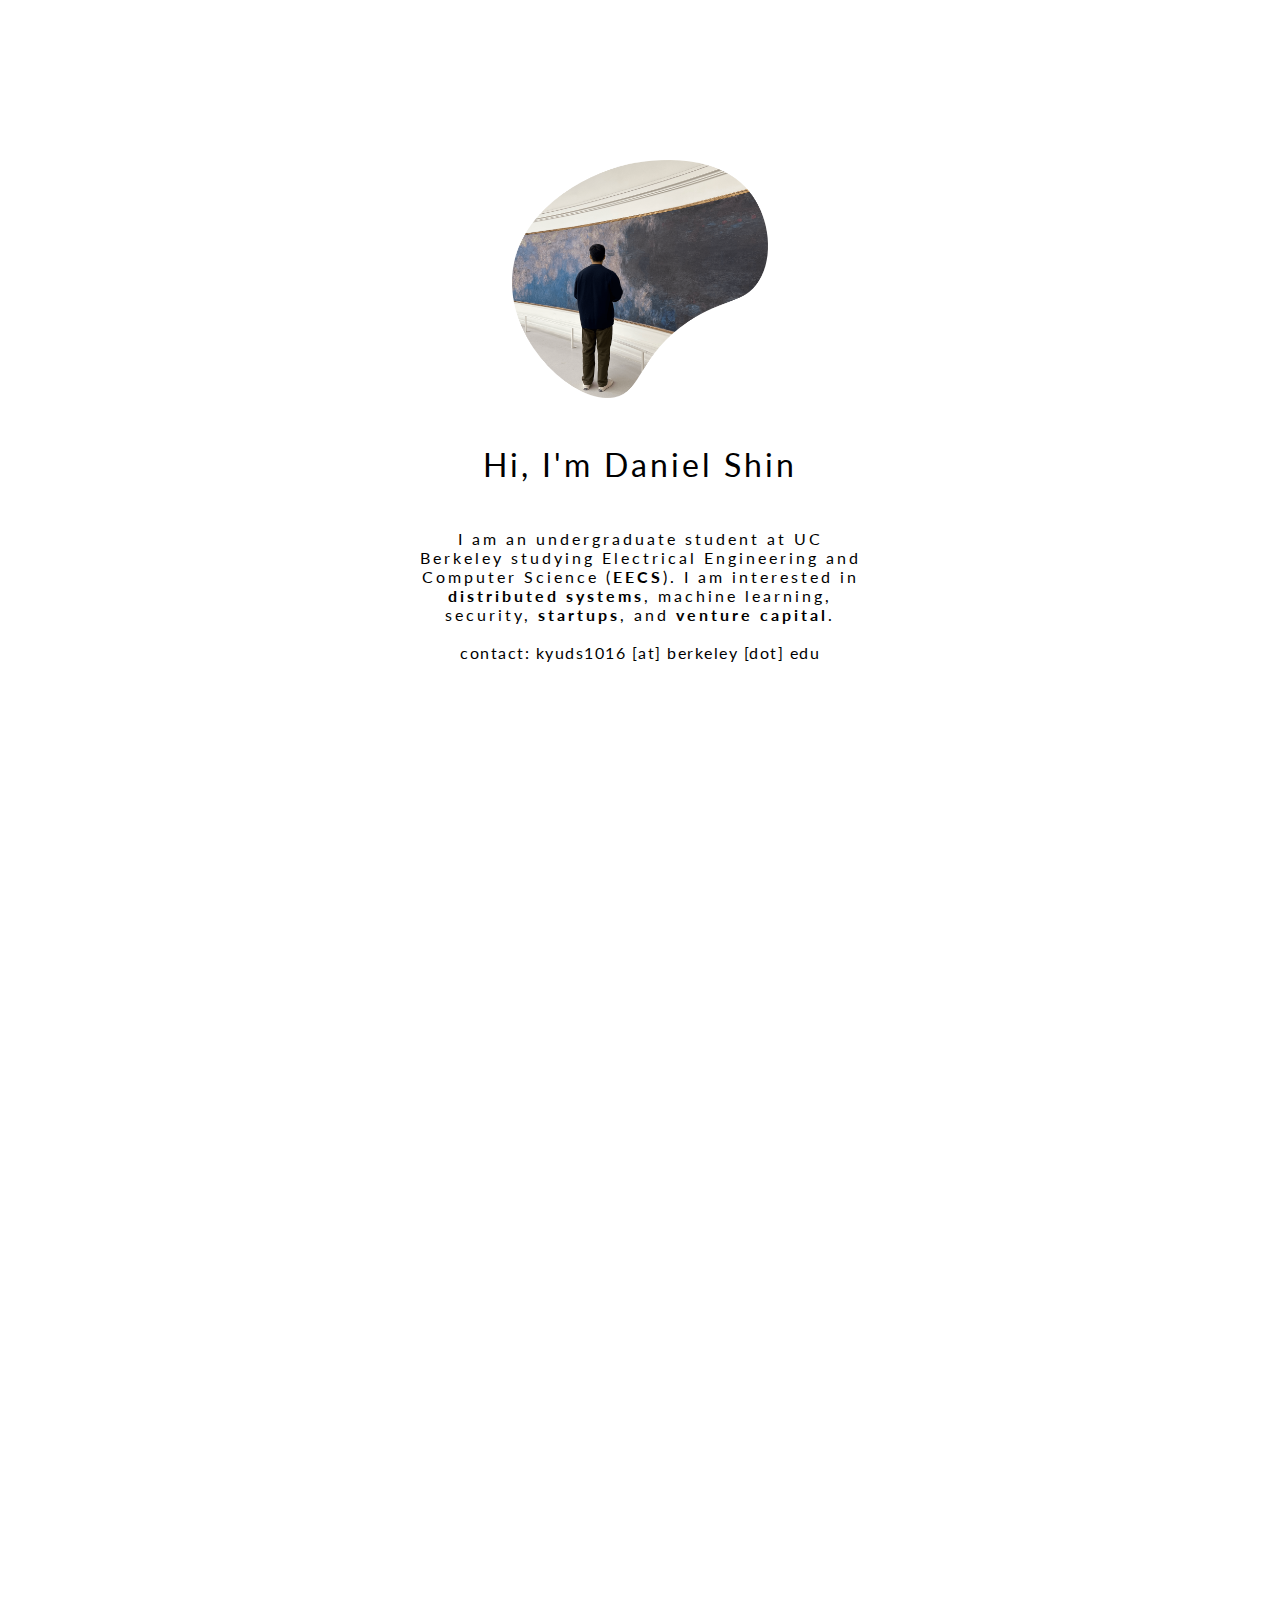
==== commit f2d9c4b9: "Revert "reset"" ====
--- a/index.html
+++ b/index.html
@@ -18,13 +18,78 @@
         <link href="https://fonts.googleapis.com/css2?family=Lato:ital,wght@0,100;0,300;0,400;0,700;0,900;1,100;1,300;1,400;1,700;1,900&display=swap" rel="stylesheet">
     </head>
     <body>
-        <div class="container">
-            <div class="image-container">
-                <img src="static/blob.png" alt="blob" class="blob"/>
-            </div>
-            <div class="footer-container">
-                <p class="footer"><b>© 2024</b> Daniel Shin | vector mask from <a href="https://www.freepik.com/free-vector/colourful-abstract-shapes-fluid-hand-drawn-organic-shapes-vector-shape-creative-element_156661491.htm" class="freepik">FreeP!k</a></p>
+        <div class="column">
+            <img src="static/blob.png" class="blob"/>
+            <h1 class="heading">Hi, I'm Daniel Shin</h1>
+            <p class="bio">
+                I am an undergraduate student at UC Berkeley studying 
+                Electrical Engineering and Computer Science (<b>EECS</b>). 
+                I am interested in <b>distributed systems</b>, machine learning, security, 
+                <b>startups</b>, and <b>venture capital</b>.
+            </p>
+            <p class="contact">contact: kyuds1016 [at] berkeley [dot] edu</p>
+            <div id="contents">
+                <div class="sections">
+                    <h1 class="heading">Experience</h1>
+                    <div class="exp-space"></div>
+                    <h3 class="exp-title">Everspin</h3>
+                    <p class="exp-detail">Software Engineer; 2023.08-2025.12</p>
+                    <p class="exp-desc">
+                        Security systems and vulnerability analysis; reverse engineering and network
+                        analysis. 
+                    </p>
+
+                    <div class="exp-space"></div>
+                    <h3 class="exp-title">Berkeley SkyLab</h3>
+                    <p class="exp-detail">Distributed Systems; 2022.09-2023.05</p>
+                    <p class="exp-desc">
+                        Worked on disaggregated memory on Ray. Experimented with P2P protocols
+                        for load balancing.
+                    </p>
+
+                    <div class="exp-space"></div>
+                    <h3 class="exp-title">Cartly</h3>
+                    <p class="exp-detail">Software Engineering Intern; 2022.06-2022.10</p>
+                    <p class="exp-desc">
+                        Worked on backend infrastructure. Clean architecture with Express and MongoDB.
+                    </p>
+
+                    <div class="exp-space"></div>
+                    <h3 class="exp-title">Berkeley RISELab</h3>
+                    <p class="exp-detail">Machine Learning; 2022.01-2022.9</p>
+                    <p class="exp-desc">
+                        Worked on analyzing dataset distribution shifts using CLIP. Machine learning
+                        pipelines.
+                    </p>
+                </div>
+                <div class="sections">
+                    <h1 class="heading">Projects</h1>
+                    <p class="proj-desc">
+                        Apart from my professional endeavors, I also spend time pursuing projects. Below are a 
+                        selection of projects that I think are the most interesting. For more, visit my 
+                        <a href="https://github.com/kyuds" class="link">Github</a>.
+                    </p>
+                    <div class="proj-list">
+                        <a href="https://github.com/kyuds/raft" class="link">Raft</a>
+                        <a href="https://github.com/kyuds/chord" class="link">Chord</a>
+                        <a href="https://github.com/kyuds/paperscraper" class="link">Paperscraper</a>
+                        <a href="https://github.com/kyuds/bufferoverflow" class="link">Buffer Overflow</a>
+                    </div>
+                </div>
+                <div class="sections">
+                    <h1 class="heading">Writing</h1>
+                    <p class="writing-desc">
+                        I also write essays on my thoughts -- my life, readings, engineering, etc. The ability to 
+                        communicate is equally, if not more, important than the ability to create.
+                    </p>
+                    <p class="writing">TBA</p>
+                </div>
+                <p class="footer"><b>© 2024</b> Daniel Shin</p>
+                <p class="freepik">vector mask from 
+                    <a href="https://www.freepik.com/free-vector/colourful-abstract-shapes-fluid-hand-drawn-organic-shapes-vector-shape-creative-element_156661491.htm" class="freepik">FreeP!k</a>
+                </p>
             </div>
         </div>
+        <script src="render.js"></script>
     </body>
 </html>
--- a/main.css
+++ b/main.css
@@ -4,74 +4,180 @@
     box-sizing: border-box;
     font-family: 'Lato', sans-serif;
 }
-
-body, html {
-    margin: 0;
-    padding: 0;
-    width: 100%;
-    height: 100%;
+html, body {
+    width: 100vw;
+    /* background-color: #030a15; (fav color)*/
     background-color: white;
+    display: grid;
+    place-items: center;
 }
-
-.container {
-    width: 100%;
-    min-height: 100%;
+.column {
     display: flex;
     flex-direction: column;
-    justify-content: space-between;
+    justify-content: center;
+    width: 50vw;
+    align-items: center;
+    margin-top: 12.5vw;
 }
-
-.image-container {
-    flex-grow: 1;
+@media (max-width: 767px) {
+    .column {
+        width: 100vw;
+        margin-top: 23vw;
+    }
+    h1 {
+        font-size: 1.1em;
+    }
+    p {
+        font-size: 0.65em;
+    }
+}
+.blob {
+    width: 40%;
+    height: auto;
+    margin-bottom: 3.7vw;
+}
+@media (max-width: 767px) {
+    .blob {
+        width: 50%;
+    }
+}
+.heading {
+    color: black;
+    font-weight: 400;
+    letter-spacing: 3px;
+}
+.bio {
+    color: black;
+    width: 70%;
+    text-align: center;
+    margin-top: 3.5vw;
+    letter-spacing: 3px;
+}
+.contact {
+    color: black;
+    margin-top: 1.5vw;
+    letter-spacing: 1.5px;
+}
+@media (max-width: 767px) {
+    .blob {
+        margin-bottom: 7.4vw;
+    }
+    .bio {
+        margin-top: 7vw;
+        letter-spacing: 2px;
+    }
+    .contact {
+        margin-top: 3vw;
+    }
+}
+#contents {
+    display: flex;
+    flex-direction: column;
+    justify-content: center;
+    align-items: center;
+    opacity: 0;
+    transition: opacity 0.4s ease;
+}
+@media (max-width: 767px) {
+    #contents {
+        opacity: 100;
+    }
+}
+.sections {
+    margin-top: 6vw;
+    display: flex;
+    flex-direction: column;
+    justify-content: center;
+    align-items: center;
+    width: 50%;
+}
+@media (max-width: 767px) {
+    .sections {
+        margin-top: 14vw;
+        width: 70%;
+    }
+}
+.exp-space {
+    height: 2.5vw;
+}
+.exp-title {
+    letter-spacing: 2px;
+    margin-bottom: 0.5vw;
+    font-size: 1.2em;
+}
+.exp-detail {
+    font-style: italic;
+    margin-bottom: 0.3vw;
+}
+.exp-desc {
+    text-align: center;
+}
+@media (max-width: 767px) {
+    .exp-space {
+        height: 6vw;
+    }
+    .exp-title {
+        font-size: 0.9em;
+        margin-bottom: 1vw;
+    }
+    .exp-detail {
+        margin-bottom: 0.7vw;
+    }
+}
+.proj-desc {
+    text-align: center;
+    margin-top: 1vw;
+}
+.link {
+    color: black;
+}
+.proj-list {
+    margin-top: 2.5vw;
+    font-weight: bold;
     display: flex;
     justify-content: center;
-    align-items: center;
+    gap: 1.5vw;
 }
-
-.blob {
-    width: 30%;
-    height: auto;
-    max-width: 30%;
-    object-fit: contain;
-}
-
-.footer-container {
-    text-align: center;
-    padding: 20px 0;
-}
-
-.footer, .freepik {
-    font-size: 10px;
-    color: #eeeeee;
-    margin: 5px 0;
-}
-
-.freepik a {
-    color: #eeeeee;
-    text-decoration: none;
-}
-
-.freepik a:hover {
-    text-decoration: underline;
-}
-
-@media screen and (max-width: 1536px) {
-    .blob {
-        width: 40%;
-        max-width: 40%;
+@media (max-width: 767px) {
+    .proj-desc {
+        margin-top: 3vw;
+    }
+    .proj-list {
+        margin-top: 5.5vw;
+    }
+    .link {
+        font-size: 0.7em;
     }
 }
-
-@media screen and (max-width: 1024px) {
-    .blob {
-        width: 50%;
-        max-width: 50%;
+.writing-desc {
+    margin-top: 1vw;
+    text-align: center;
+}
+.writing {
+    margin-top: 2.5vw;
+}
+@media (max-width: 767px) {
+    .writing-desc {
+        margin-top: 3vw;
+    }
+    .writing {
+        margin-top: 5vw;
     }
 }
-
-@media screen and (max-width: 768px) {
-    .blob {
-        width: 70%;
-        max-width: 70%;
+.footer {
+    letter-spacing: 3px;
+    margin-top: 7.5vw;
+}
+.freepik {
+    margin-top: 0.8vw;
+    margin-bottom: 3.5vw;
+    color:#d6d6d6;
+}
+@media (max-width: 767px) {
+    .footer {
+        margin-top: 15vw;
+    }
+    .freepik {
+        margin-bottom: 8vw;
     }
 }
